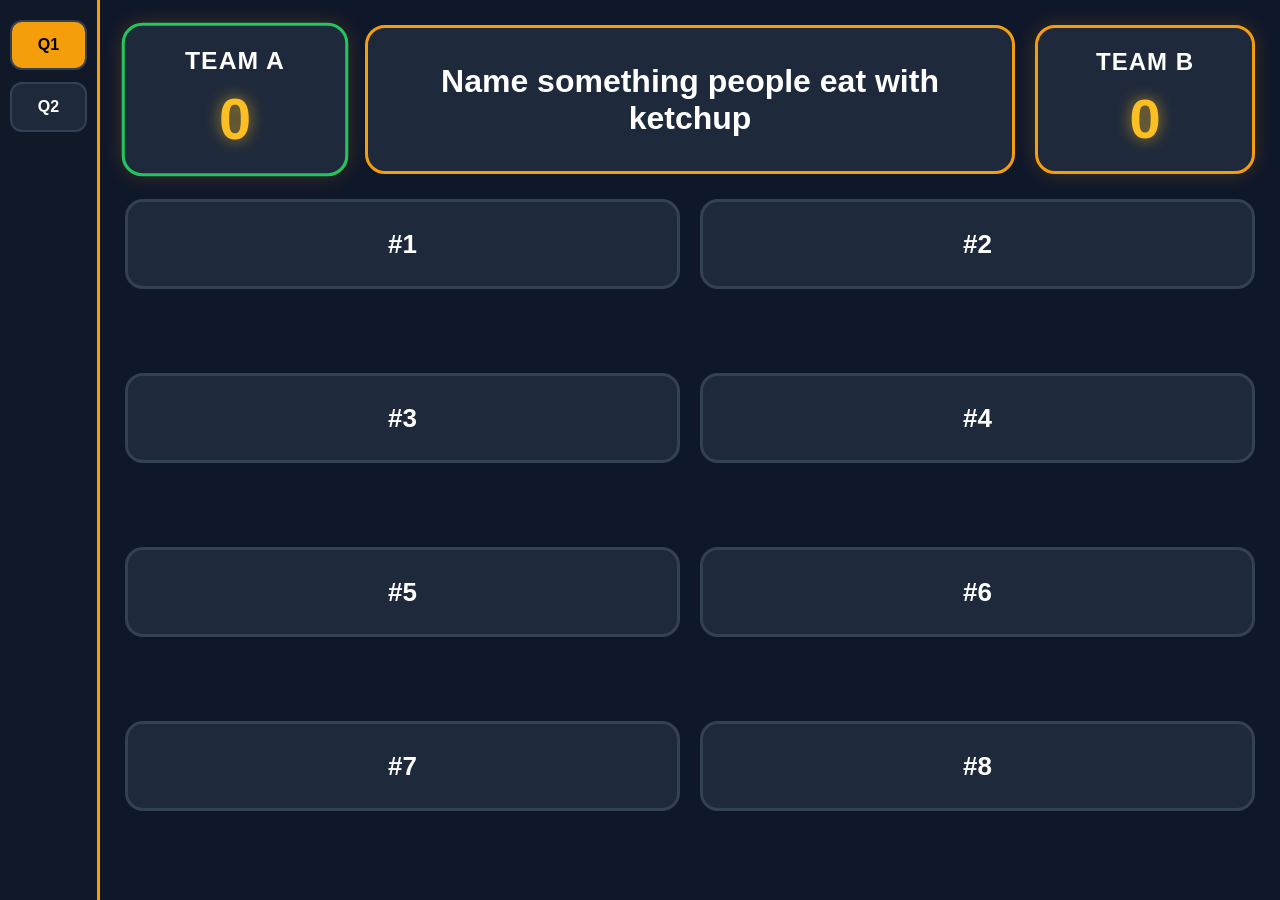
==== main/main.html @ d1d7399e "Initial commit" ====
<!DOCTYPE html>
<html lang="en">
<head>
  <meta charset="UTF-8" />
  <meta name="viewport" content="width=device-width, initial-scale=1.0"/>
  <title>Family Feud</title>
  <link rel="stylesheet" href="main.css">
  <link rel="icon" href="https://upload.wikimedia.org/wikipedia/commons/0/0d/Logo-of-Family-Feud-Philippines.png" type="image/png">
</head>
<body>

<div class="container">

  <!-- SIDEBAR -->
  <div class="sidebar" id="sidebar"></div>

  <!-- MAIN -->
  <div class="main">

    <!-- TOP BAR -->
    <div class="top-bar">
      <div class="team-box team-a active-team" id="teamABox">
        <div class="team-title">TEAM A</div>
        <div class="team-score" id="teamAScore">0</div>
      </div>
      
    <!-- QUESTION -->
      <div class="question-box" id="questionBox">
        Loading...
      </div>

      <div class="team-box team-b" id="teamBBox">
        <div class="team-title">TEAM B</div>
        <div class="team-score" id="teamBScore">0</div>
      </div>
    </div>

    <!-- ANSWERS -->
    <div class="answers-grid" id="answersGrid"></div>

  </div>

</div>

<script src="main.js"></script>
<script src="questions.json"></script>
</body>
</html>
---- main/main.css ----
* {
      margin: 0;
      padding: 0;
      box-sizing: border-box;
      font-family: Arial, sans-serif;
    }

    body {
      background: #0f172a;
      color: white;
      height: 100vh;
      overflow: hidden;
    }

    .container {
      display: flex;
      height: 100vh;
    }

    /* SIDEBAR */

    .sidebar {
      width: 100px;
      background: #111827;
      padding: 20px 10px;
      display: flex;
      flex-direction: column;
      gap: 12px;
      border-right: 3px solid #f59e0b;
    }

    .question-btn {
      background: #1e293b;
      border: 2px solid #334155;
      color: white;
      padding: 14px;
      border-radius: 12px;
      cursor: pointer;
      transition: 0.2s;
      text-align: center;
      font-weight: bold;
    }

    .question-btn:hover {
      background: #334155;
    }

    .question-btn.active {
      background: #f59e0b;
      color: black;
    }

    /* MAIN */

    .main {
      flex: 1;
      padding: 25px;
      display: flex;
      flex-direction: column;
      gap: 25px;
    }

    /* TOP BAR */

    .top-bar {
  display: grid;
  grid-template-columns: 220px 1fr 220px;
  gap: 20px;
  align-items: stretch;
}

/* TEAM BOXES */

.active-team {
  border-color: #22c55e !important;
  box-shadow: 0 0 25px rgba(34,197,94,0.7);
  transform: scale(1.03);
}

.team-box {
  background: #1e293b;
  border: 3px solid #f59e0b;
  border-radius: 20px;
  padding: 20px;
  display: flex;
  flex-direction: column;
  justify-content: center;
  align-items: center;
  box-shadow: 0 0 20px rgba(245,158,11,0.2);
}

.team-title {
  font-size: 24px;
  font-weight: bold;
  margin-bottom: 10px;
  letter-spacing: 1px;
}

.team-score {
  font-size: 56px;
  font-weight: bold;
  color: #fbbf24;
  text-shadow: 0 0 15px rgba(251,191,36,0.7);
}

/* QUESTION */

.question-box {
  background: #1e293b;
  border: 3px solid #f59e0b;
  border-radius: 20px;
  padding: 25px;
  font-size: 32px;
  font-weight: bold;
  display: flex;
  align-items: center;
  justify-content: center;
  text-align: center;
  min-height: 140px;
}

/* MOBILE */

@media(max-width: 900px) {

  .top-bar {
    grid-template-columns: 1fr;
  }

  .question-box {
    order: -1;
    font-size: 24px;
  }

}

    .score-box {
      width: 140px;
      background: #f59e0b;
      color: black;
      border-radius: 20px;
      display: flex;
      flex-direction: column;
      align-items: center;
      justify-content: center;
      font-weight: bold;
      box-shadow: 0 0 20px rgba(245,158,11,0.5);
    }

    .score-box span {
      font-size: 50px;
    }

    /* ANSWERS */

    .answers-grid {
      display: grid;
      grid-template-columns: repeat(2, 1fr);
      gap: 20px;
      flex: 1;
    }

    .answer-card {
      background: #1e293b;
      border: 3px solid #334155;
      border-radius: 18px;
      height: 90px;
      display: flex;
      align-items: center;
      justify-content: center;
      font-size: 26px;
      font-weight: bold;
      cursor: pointer;
      transition: 0.3s;
      user-select: none;
      position: relative;
      overflow: hidden;
    }

    .answer-card:hover {
      transform: scale(1.02);
    }

    .answer-card.revealed {
      background: #f59e0b;
      color: black;
      border-color: #fbbf24;
      box-shadow: 0 0 20px rgba(245,158,11,0.6);
    }

    @media(max-width: 900px) {
      .answers-grid {
        grid-template-columns: 1fr;
      }

      .question-box {
        font-size: 22px;
      }

      .score-box {
        width: 100px;
      }
    }
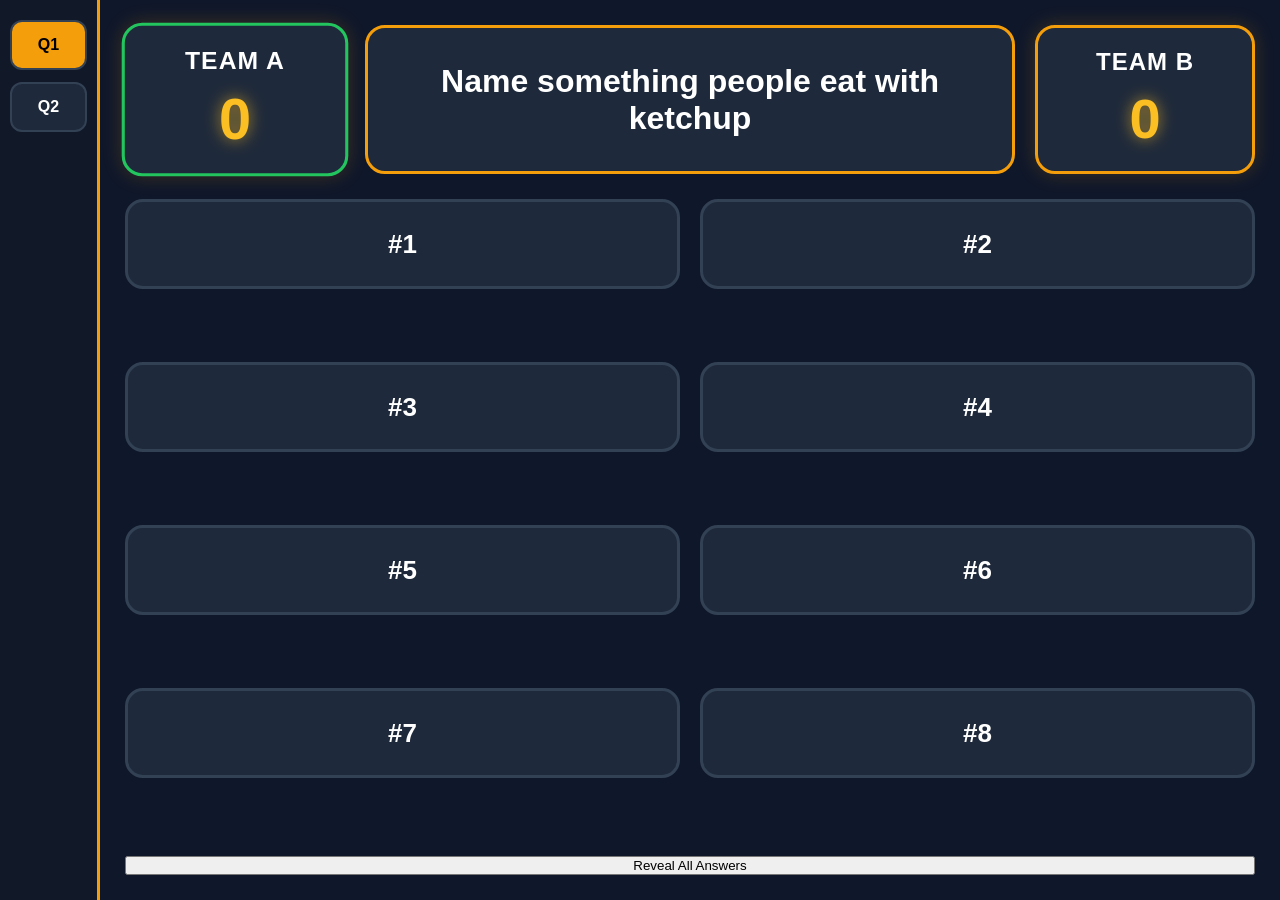
==== commit 9ba2b682: "changes" ====
--- a/main/main.html
+++ b/main/main.html
@@ -5,7 +5,7 @@
   <meta name="viewport" content="width=device-width, initial-scale=1.0"/>
   <title>Family Feud</title>
   <link rel="stylesheet" href="main.css">
-  <link rel="icon" href="https://upload.wikimedia.org/wikipedia/commons/0/0d/Logo-of-Family-Feud-Philippines.png" type="image/png">
+  <link rel="icon" href="https://upload.wikimedia.org/wikipedia/commons/0/0d/Logo-of-Family-Feud-Philippines.png`" type="image/png">
 </head>
 <body>
 
@@ -37,7 +37,7 @@
 
     <!-- ANSWERS -->
     <div class="answers-grid" id="answersGrid"></div>
-
+    <button id="revealAllBtn">Reveal All Answers</button>
   </div>
 
 </div>
